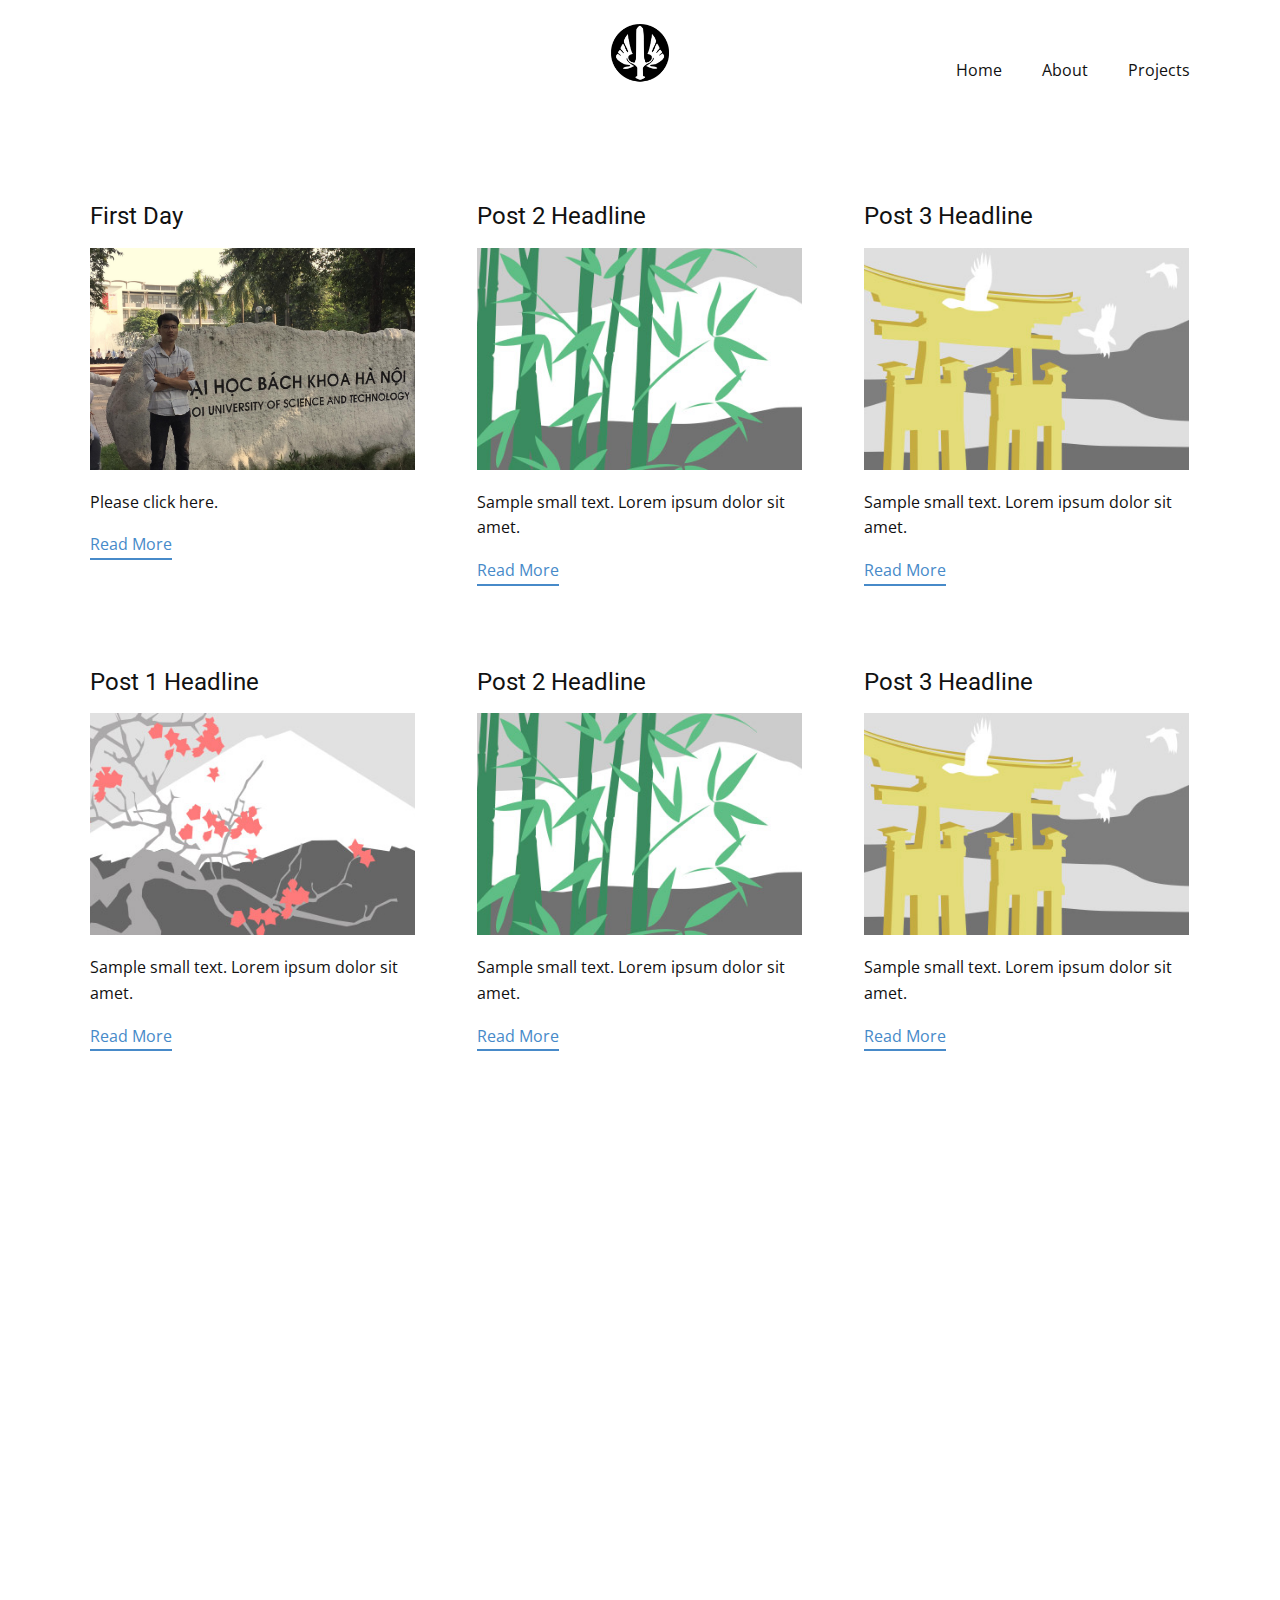
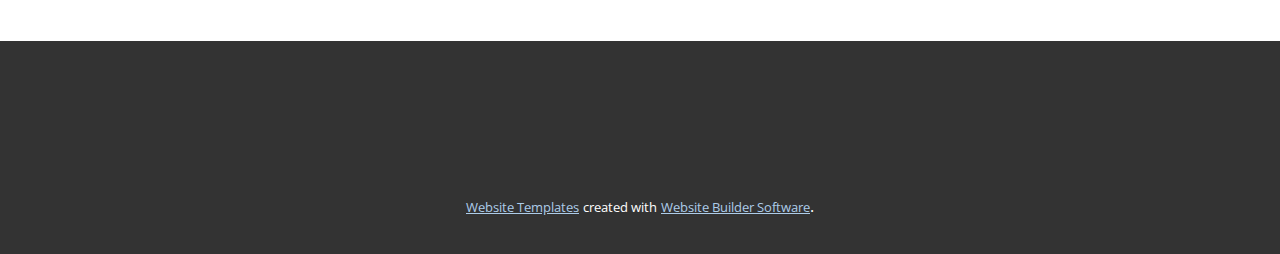
==== blog/blog.html @ 01d85bc1 "add" ====
<html style="font-size: 16px;"><head>
    <meta name="viewport" content="width=device-width, initial-scale=1.0">
    <meta charset="utf-8">
    <meta name="keywords" content="">
    <meta name="description" content="">
    <meta name="page_type" content="np-template-header-footer-from-plugin">
    <title>Blog Template</title>
    <link rel="stylesheet" href="../nicepage.css" media="screen">
<link rel="stylesheet" href="../Blog-Template.css" media="screen">
    <script class="u-script" type="text/javascript" src="../jquery.js" defer=""></script>
    <script class="u-script" type="text/javascript" src="../nicepage.js" defer=""></script>
    <meta name="generator" content="Nicepage 3.16.1, nicepage.com">
    <link id="u-theme-google-font" rel="stylesheet" href="https://fonts.googleapis.com/css?family=Roboto:100,100i,300,300i,400,400i,500,500i,700,700i,900,900i|Open+Sans:300,300i,400,400i,600,600i,700,700i,800,800i">
    
    
    
    <script type="application/ld+json">{
		"@context": "http://schema.org",
		"@type": "Organization",
		"name": "",
		"url": "index.html",
		"logo": "images/logo.png"
}</script>
    <meta property="og:title" content="Blog Template">
    <meta property="og:type" content="website">
    <meta name="theme-color" content="#478ac9">
    <link rel="canonical" href="../index.html">
    <meta property="og:url" content="index.html">
  </head>
  <body class="u-body"><header class="u-clearfix u-header u-header" id="sec-0c01"><div class="u-clearfix u-sheet u-sheet-1">
        <a href="https://nicepage.com" class="u-image u-logo u-image-1" data-image-width="879" data-image-height="976">
          <img src="../images/logo.png" class="u-logo-image u-logo-image-1" data-image-width="64">
        </a>
        <nav class="u-menu u-menu-dropdown u-offcanvas u-menu-1">
          <div class="menu-collapse" style="font-size: 1rem; letter-spacing: 0px;">
            <a class="u-button-style u-custom-left-right-menu-spacing u-custom-padding-bottom u-custom-top-bottom-menu-spacing u-nav-link u-text-active-palette-1-base u-text-hover-palette-2-base" href="#">
              <svg><use xmlns:xlink="http://www.w3.org/1999/xlink" xlink:href="#menu-hamburger"></use></svg>
              <svg version="1.1" xmlns="http://www.w3.org/2000/svg" xmlns:xlink="http://www.w3.org/1999/xlink"><defs><symbol id="menu-hamburger" viewBox="0 0 16 16" style="width: 16px; height: 16px;"><rect y="1" width="16" height="2"></rect><rect y="7" width="16" height="2"></rect><rect y="13" width="16" height="2"></rect>
</symbol>
</defs></svg>
            </a>
          </div>
          <div class="u-custom-menu u-nav-container">
            <ul class="u-nav u-unstyled u-nav-1"><li class="u-nav-item"><a class="u-button-style u-nav-link u-text-active-palette-1-base u-text-hover-palette-2-base" href="../Home.html" style="padding: 10px 20px;">Home</a>
</li><li class="u-nav-item"><a class="u-button-style u-nav-link u-text-active-palette-1-base u-text-hover-palette-2-base" href="../About.html" style="padding: 10px 20px;">About</a>
</li><li class="u-nav-item"><a class="u-button-style u-nav-link u-text-active-palette-1-base u-text-hover-palette-2-base" href="../Projects.html" style="padding: 10px 20px;">Projects</a>
</li></ul>
          </div>
          <div class="u-custom-menu u-nav-container-collapse">
            <div class="u-black u-container-style u-inner-container-layout u-opacity u-opacity-95 u-sidenav">
              <div class="u-sidenav-overflow">
                <div class="u-menu-close"></div>
                <ul class="u-align-center u-nav u-popupmenu-items u-unstyled u-nav-2"><li class="u-nav-item"><a class="u-button-style u-nav-link" href="../Home.html" style="padding: 10px 20px;">Home</a>
</li><li class="u-nav-item"><a class="u-button-style u-nav-link" href="../About.html" style="padding: 10px 20px;">About</a>
</li><li class="u-nav-item"><a class="u-button-style u-nav-link" href="../Projects.html" style="padding: 10px 20px;">Projects</a>
</li></ul>
              </div>
            </div>
            <div class="u-black u-menu-overlay u-opacity u-opacity-70"></div>
          </div>
        </nav>
      </div></header>
    <section class="u-clearfix u-section-1" id="sec-dbf7">
      <div class="u-clearfix u-sheet u-valign-middle u-sheet-1"><!--blog--><!--blog_options_json--><!--{"type":"Recent","source":"","tags":"","count":""}--><!--/blog_options_json-->
        <div class="u-blog u-expanded-width u-repeater u-repeater-1"><!--blog_post-->
          <div class="u-blog-post u-container-style u-repeater-item u-white u-repeater-item-1">
            <div class="u-container-layout u-similar-container u-valign-top u-container-layout-1"><!--blog_post_header-->
              <h4 class="u-blog-control u-text u-text-1">
                <a class="u-post-header-link" href="../blog/post.html"><!--blog_post_header_content-->First Day<!--/blog_post_header_content--></a>
              </h4><!--/blog_post_header--><!--blog_post_image-->
              <a class="u-post-header-link" href="../blog/post.html"><img alt="" class="u-blog-control u-expanded-width u-image u-image-default u-image-1" src="../images/daihoc.jpg"></a><!--/blog_post_image--><!--blog_post_content-->
              <div class="u-blog-control u-post-content u-text u-text-2 fr-view">Please click here.</div><!--/blog_post_content--><!--blog_post_readmore-->
              <a href="../blog/post.html" class="u-blog-control u-border-2 u-border-palette-1-base u-btn u-btn-rectangle u-button-style u-none u-btn-1"><!--blog_post_readmore_content-->Read More<!--/blog_post_readmore_content--></a><!--/blog_post_readmore-->
            </div>
          </div><div class="u-blog-post u-container-style u-repeater-item u-video-cover u-white">
            <div class="u-container-layout u-similar-container u-valign-top u-container-layout-2"><!--blog_post_header-->
              <h4 class="u-blog-control u-text u-text-3">
                <a class="u-post-header-link" href="../blog/post-1.html"><!--blog_post_header_content-->Post 2 Headline<!--/blog_post_header_content--></a>
              </h4><!--/blog_post_header--><!--blog_post_image-->
              <a class="u-post-header-link" href="../blog/post-1.html"><img alt="" class="u-blog-control u-expanded-width u-image u-image-default u-image-2" src="[data-uri]"></a><!--/blog_post_image--><!--blog_post_content-->
              <div class="u-blog-control u-post-content u-text u-text-4 fr-view">Sample small text. Lorem ipsum dolor sit amet.</div><!--/blog_post_content--><!--blog_post_readmore-->
              <a href="../blog/post-1.html" class="u-blog-control u-border-2 u-border-palette-1-base u-btn u-btn-rectangle u-button-style u-none u-btn-2"><!--blog_post_readmore_content-->Read More<!--/blog_post_readmore_content--></a><!--/blog_post_readmore-->
            </div>
          </div><div class="u-blog-post u-container-style u-repeater-item u-video-cover u-white">
            <div class="u-container-layout u-similar-container u-valign-top u-container-layout-3"><!--blog_post_header-->
              <h4 class="u-blog-control u-text u-text-5">
                <a class="u-post-header-link" href="../blog/post-2.html"><!--blog_post_header_content-->Post 3 Headline<!--/blog_post_header_content--></a>
              </h4><!--/blog_post_header--><!--blog_post_image-->
              <a class="u-post-header-link" href="../blog/post-2.html"><img alt="" class="u-blog-control u-expanded-width u-image u-image-default u-image-3" src="[data-uri]"></a><!--/blog_post_image--><!--blog_post_content-->
              <div class="u-blog-control u-post-content u-text u-text-6 fr-view">Sample small text. Lorem ipsum dolor sit amet.</div><!--/blog_post_content--><!--blog_post_readmore-->
              <a href="../blog/post-2.html" class="u-blog-control u-border-2 u-border-palette-1-base u-btn u-btn-rectangle u-button-style u-none u-btn-3"><!--blog_post_readmore_content-->Read More<!--/blog_post_readmore_content--></a><!--/blog_post_readmore-->
            </div>
          </div><div class="u-blog-post u-container-style u-repeater-item u-white u-repeater-item-1">
            <div class="u-container-layout u-similar-container u-valign-top u-container-layout-1"><!--blog_post_header-->
              <h4 class="u-blog-control u-text u-text-1">
                <a class="u-post-header-link" href="../blog/post-3.html"><!--blog_post_header_content-->Post 1 Headline<!--/blog_post_header_content--></a>
              </h4><!--/blog_post_header--><!--blog_post_image-->
              <a class="u-post-header-link" href="../blog/post-3.html"><img alt="" class="u-blog-control u-expanded-width u-image u-image-default u-image-1" src="[data-uri]"></a><!--/blog_post_image--><!--blog_post_content-->
              <div class="u-blog-control u-post-content u-text u-text-2 fr-view">Sample small text. Lorem ipsum dolor sit amet.</div><!--/blog_post_content--><!--blog_post_readmore-->
              <a href="../blog/post-3.html" class="u-blog-control u-border-2 u-border-palette-1-base u-btn u-btn-rectangle u-button-style u-none u-btn-1"><!--blog_post_readmore_content-->Read More<!--/blog_post_readmore_content--></a><!--/blog_post_readmore-->
            </div>
          </div><div class="u-blog-post u-container-style u-repeater-item u-video-cover u-white">
            <div class="u-container-layout u-similar-container u-valign-top u-container-layout-2"><!--blog_post_header-->
              <h4 class="u-blog-control u-text u-text-3">
                <a class="u-post-header-link" href="../blog/post-4.html"><!--blog_post_header_content-->Post 2 Headline<!--/blog_post_header_content--></a>
              </h4><!--/blog_post_header--><!--blog_post_image-->
              <a class="u-post-header-link" href="../blog/post-4.html"><img alt="" class="u-blog-control u-expanded-width u-image u-image-default u-image-2" src="[data-uri]"></a><!--/blog_post_image--><!--blog_post_content-->
              <div class="u-blog-control u-post-content u-text u-text-4 fr-view">Sample small text. Lorem ipsum dolor sit amet.</div><!--/blog_post_content--><!--blog_post_readmore-->
              <a href="../blog/post-4.html" class="u-blog-control u-border-2 u-border-palette-1-base u-btn u-btn-rectangle u-button-style u-none u-btn-2"><!--blog_post_readmore_content-->Read More<!--/blog_post_readmore_content--></a><!--/blog_post_readmore-->
            </div>
          </div><div class="u-blog-post u-container-style u-repeater-item u-video-cover u-white">
            <div class="u-container-layout u-similar-container u-valign-top u-container-layout-3"><!--blog_post_header-->
              <h4 class="u-blog-control u-text u-text-5">
                <a class="u-post-header-link" href="../blog/post-5.html"><!--blog_post_header_content-->Post 3 Headline<!--/blog_post_header_content--></a>
              </h4><!--/blog_post_header--><!--blog_post_image-->
              <a class="u-post-header-link" href="../blog/post-5.html"><img alt="" class="u-blog-control u-expanded-width u-image u-image-default u-image-3" src="[data-uri]"></a><!--/blog_post_image--><!--blog_post_content-->
              <div class="u-blog-control u-post-content u-text u-text-6 fr-view">Sample small text. Lorem ipsum dolor sit amet.</div><!--/blog_post_content--><!--blog_post_readmore-->
              <a href="../blog/post-5.html" class="u-blog-control u-border-2 u-border-palette-1-base u-btn u-btn-rectangle u-button-style u-none u-btn-3"><!--blog_post_readmore_content-->Read More<!--/blog_post_readmore_content--></a><!--/blog_post_readmore-->
            </div>
          </div><!--/blog_post--><!--blog_post-->
          <!--/blog_post--><!--blog_post-->
          <!--/blog_post-->
        </div><!--/blog-->
      </div>
    </section>
    <section class="u-clearfix u-section-2" id="sec-61f9">
      <div class="u-clearfix u-sheet u-sheet-1"></div>
    </section>
    
    
    <footer class="u-align-left u-clearfix u-footer u-grey-80 u-footer" id="sec-15fc"><div class="u-clearfix u-sheet u-sheet-1"></div></footer>
    <section class="u-backlink u-clearfix u-grey-80">
      <a class="u-link" href="https://nicepage.com/website-templates" target="_blank">
        <span>Website Templates</span>
      </a>
      <p class="u-text">
        <span>created with</span>
      </p>
      <a class="u-link" href="https://nicepage.com/" target="_blank">
        <span>Website Builder Software</span>
      </a>. 
    </section>
  
</body></html>
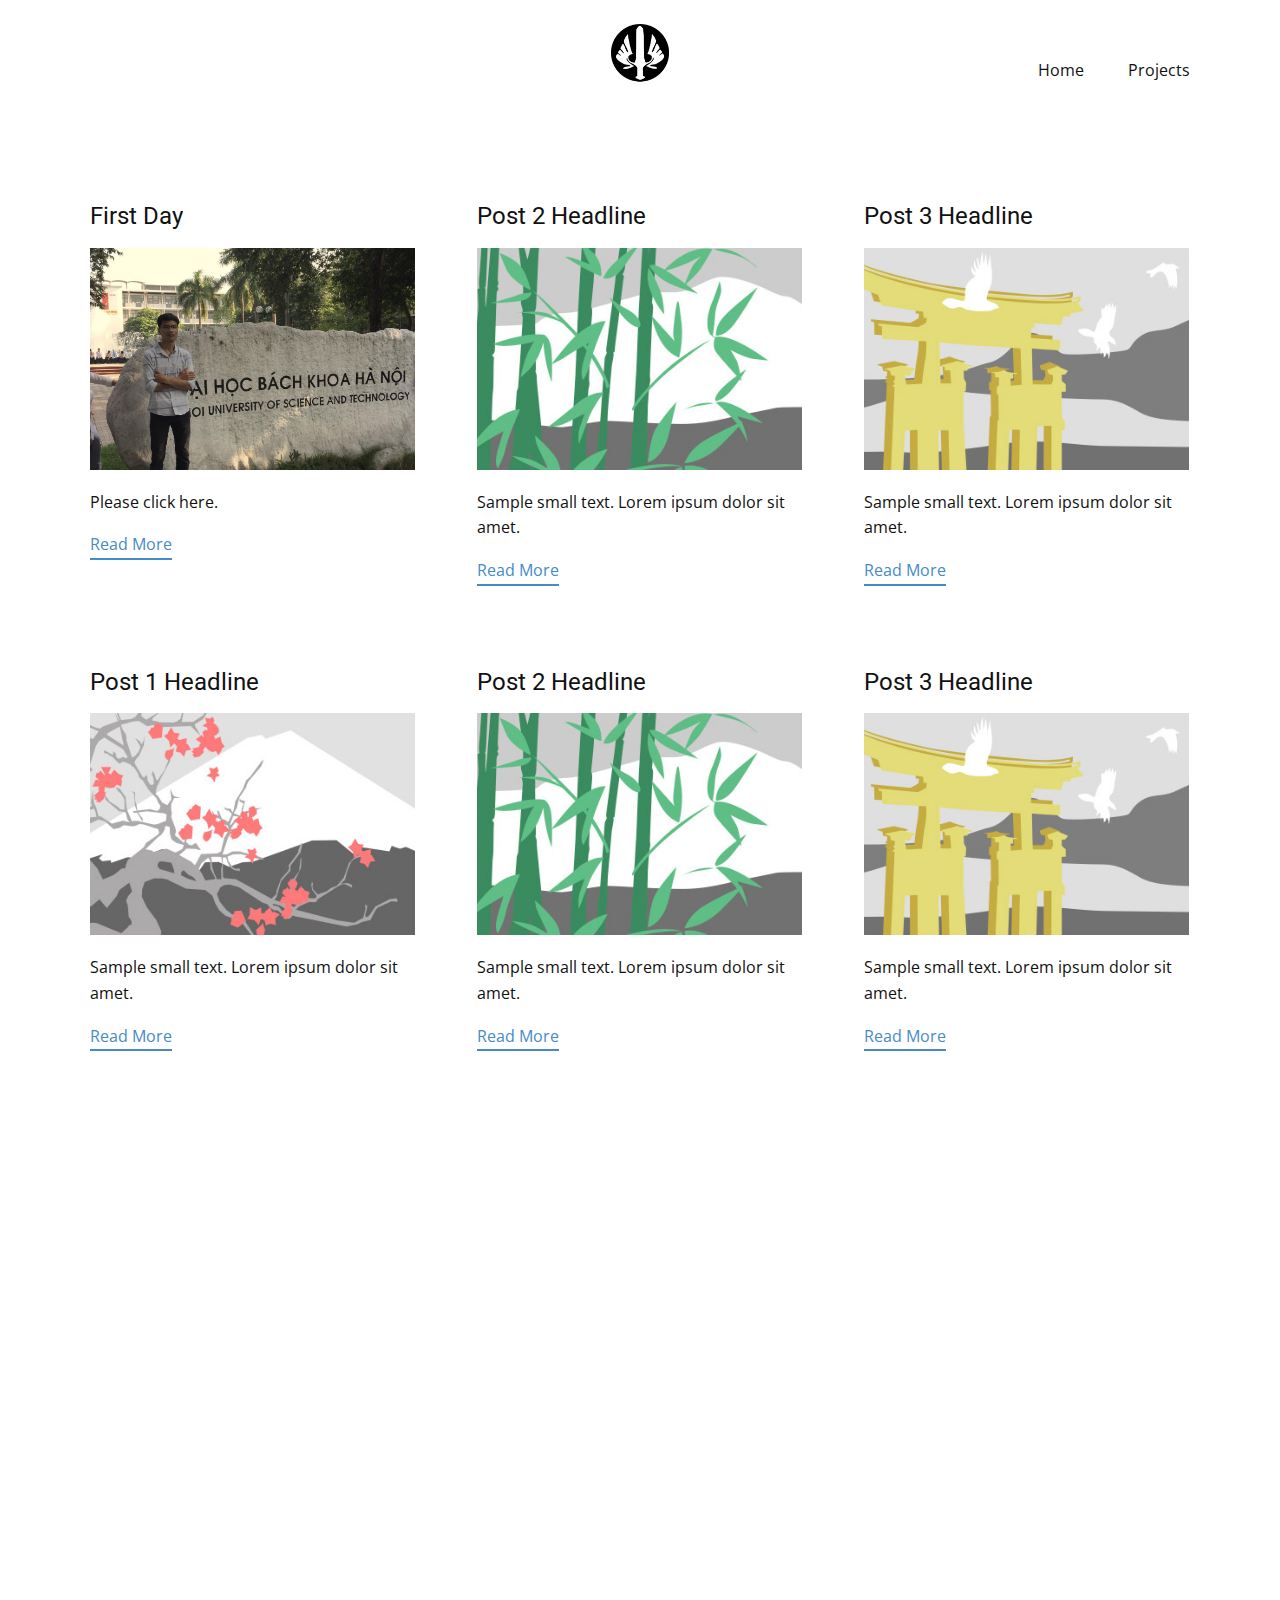
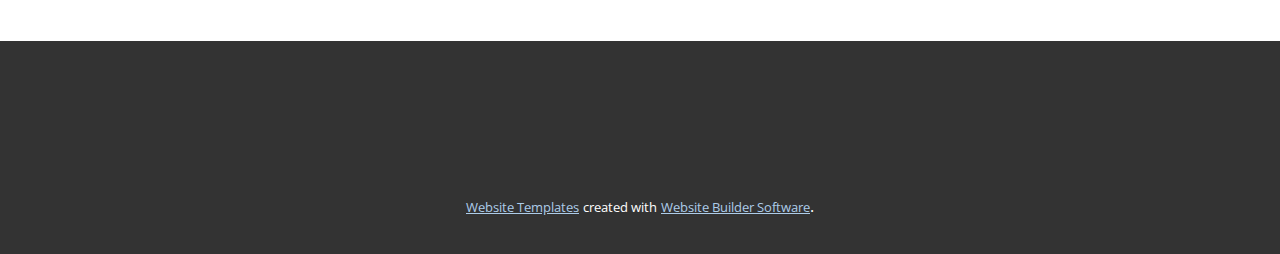
==== commit a798b49a: "add" ====
--- a/blog/blog.html
+++ b/blog/blog.html
@@ -42,8 +42,9 @@
           </div>
           <div class="u-custom-menu u-nav-container">
             <ul class="u-nav u-unstyled u-nav-1"><li class="u-nav-item"><a class="u-button-style u-nav-link u-text-active-palette-1-base u-text-hover-palette-2-base" href="../Home.html" style="padding: 10px 20px;">Home</a>
-</li><li class="u-nav-item"><a class="u-button-style u-nav-link u-text-active-palette-1-base u-text-hover-palette-2-base" href="../About.html" style="padding: 10px 20px;">About</a>
-</li><li class="u-nav-item"><a class="u-button-style u-nav-link u-text-active-palette-1-base u-text-hover-palette-2-base" href="../Projects.html" style="padding: 10px 20px;">Projects</a>
+</li>
+<!-- <li class="u-nav-item"><a class="u-button-style u-nav-link u-text-active-palette-1-base u-text-hover-palette-2-base" href="../About.html" style="padding: 10px 20px;">About</a></li> -->
+<li class="u-nav-item"><a class="u-button-style u-nav-link u-text-active-palette-1-base u-text-hover-palette-2-base" href="../Projects.html" style="padding: 10px 20px;">Projects</a>
 </li></ul>
           </div>
           <div class="u-custom-menu u-nav-container-collapse">
